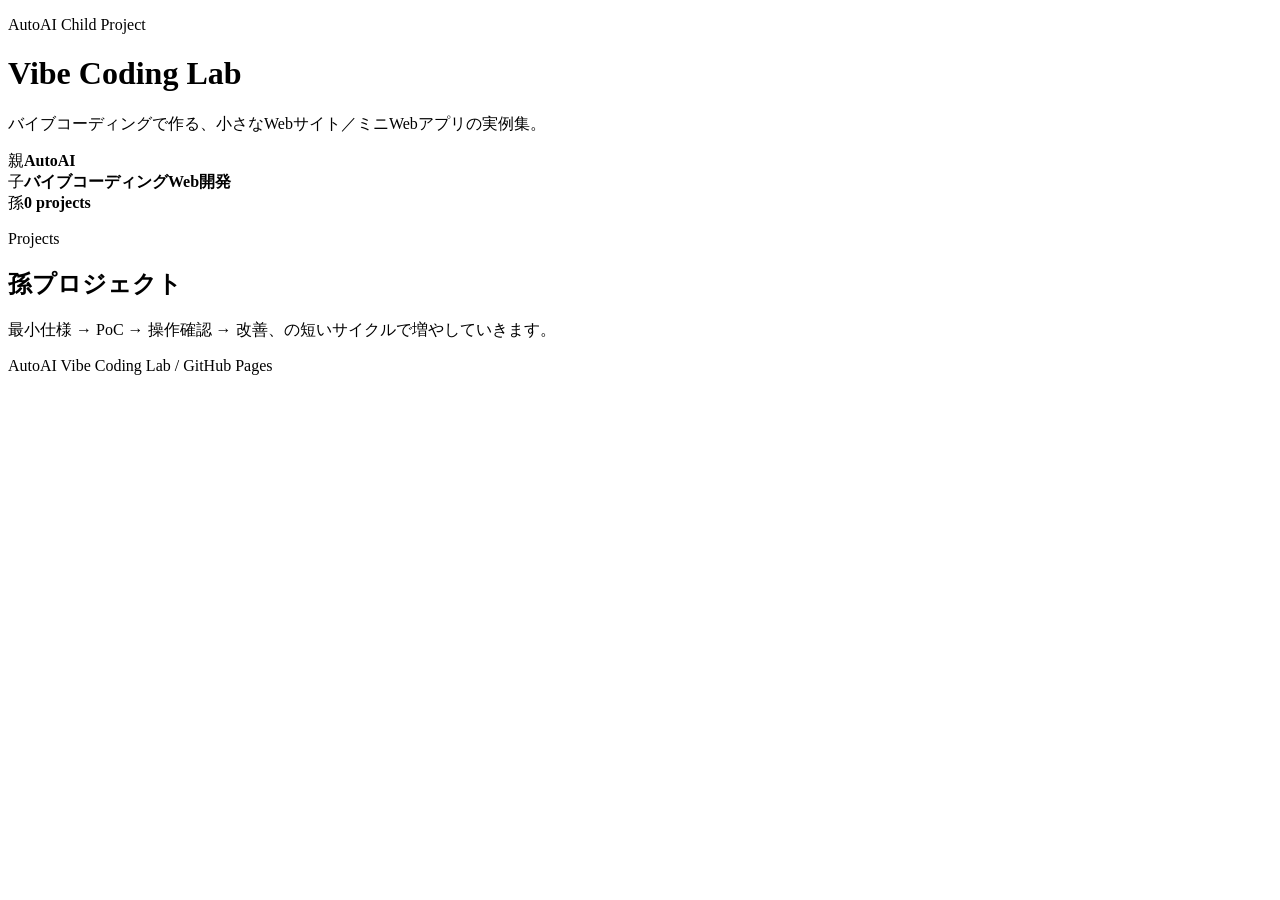
==== index.html @ 6737e101 "Initialize index.html" ====
<!doctype html>
<html lang="ja">
<head>
  <meta charset="utf-8">
  <meta name="viewport" content="width=device-width,initial-scale=1">
  <title>AutoAI Vibe Coding Lab</title>
  <link rel="stylesheet" href="styles.css">
</head>
<body>
  <header class="hero">
    <div>
      <p class="eyebrow">AutoAI Child Project</p>
      <h1>Vibe Coding Lab</h1>
      <p>バイブコーディングで作る、小さなWebサイト／ミニWebアプリの実例集。</p>
    </div>
  </header>

  <main>
    <section class="summary">
      <div class="card metric"><span>親</span><strong>AutoAI</strong></div>
      <div class="card metric"><span>子</span><strong>バイブコーディングWeb開発</strong></div>
      <div class="card metric"><span>孫</span><strong id="projectCount">0 projects</strong></div>
    </section>

    <section>
      <div class="section-head">
        <div>
          <p class="eyebrow">Projects</p>
          <h2>孫プロジェクト</h2>
        </div>
        <p>最小仕様 → PoC → 操作確認 → 改善、の短いサイクルで増やしていきます。</p>
      </div>
      <div id="projectGrid" class="project-grid"></div>
    </section>
  </main>

  <footer>
    <p>AutoAI Vibe Coding Lab / GitHub Pages</p>
  </footer>

  <script src="app.js"></script>
</body>
</html>
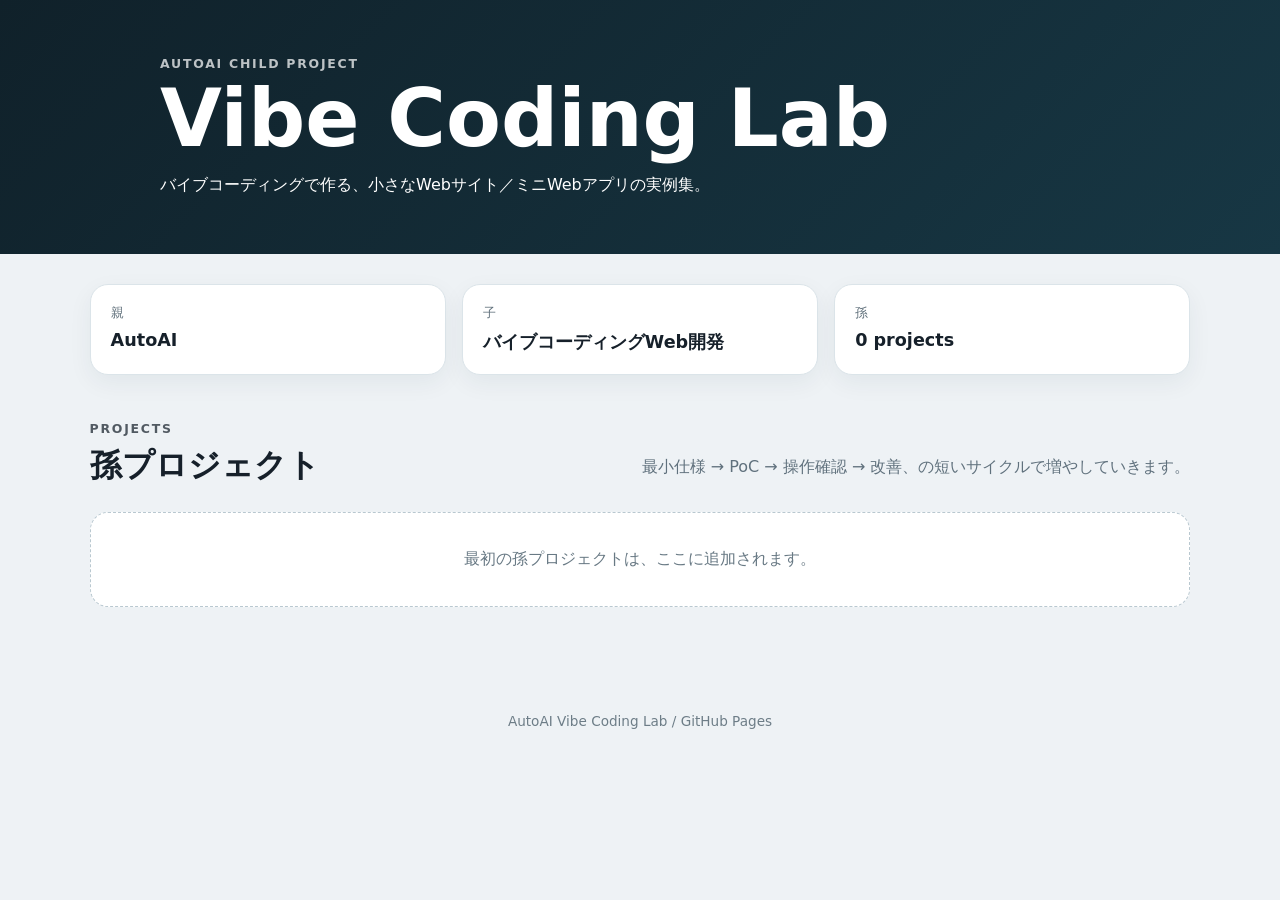
==== commit c85f5fb8: "Initialize AutoAI Vibe Coding Lab" ====
--- a/index.html
+++ b/index.html
@@ -34,10 +34,7 @@
     </section>
   </main>
 
-  <footer>
-    <p>AutoAI Vibe Coding Lab / GitHub Pages</p>
-  </footer>
-
+  <footer><p>AutoAI Vibe Coding Lab / GitHub Pages</p></footer>
   <script src="app.js"></script>
 </body>
 </html>
--- a/styles.css
+++ b/styles.css
@@ -0,0 +1,27 @@
+:root{font-family:Inter,system-ui,-apple-system,BlinkMacSystemFont,"Segoe UI",sans-serif;color:#16202a;background:#eef2f5}
+*{box-sizing:border-box}
+body{margin:0;min-height:100vh}
+.hero{padding:56px 7vw 42px;background:linear-gradient(135deg,#10212a,#173744);color:#fff}
+.hero div{max-width:960px;margin:auto}
+.eyebrow{margin:0 0 8px;font-size:.78rem;font-weight:800;letter-spacing:.14em;text-transform:uppercase;opacity:.72}
+h1{font-size:clamp(2.4rem,7vw,5rem);line-height:1;margin:.1em 0}
+h2{margin:.2em 0;font-size:2rem}
+main{width:min(1120px,86vw);margin:30px auto 64px}
+.summary,.project-grid{display:grid;grid-template-columns:repeat(auto-fit,minmax(220px,1fr));gap:16px}
+.card,.project-card{background:#fff;border:1px solid #dbe4e9;border-radius:18px;box-shadow:0 8px 24px rgba(25,50,65,.06)}
+.metric{padding:20px}
+.metric span{display:block;font-size:.8rem;color:#61717c;margin-bottom:8px}
+.metric strong{font-size:1.1rem}
+.section-head{display:flex;justify-content:space-between;align-items:end;gap:24px;margin:46px 0 18px}
+.section-head>p{max-width:560px;color:#60717d}
+.project-card{padding:22px;display:flex;flex-direction:column;gap:14px}
+.project-meta{display:flex;justify-content:space-between;gap:12px;color:#6d7d87;font-size:.85rem}
+.status{display:inline-flex;align-items:center;width:max-content;border-radius:999px;padding:5px 10px;background:#e9f8fb;color:#0e6874;font-size:.76rem;font-weight:800}
+.project-card h3{margin:0;font-size:1.25rem}
+.project-card p{margin:0;color:#5e6f79;line-height:1.65}
+.actions{display:flex;gap:10px;margin-top:auto;padding-top:8px}
+.actions a{text-decoration:none;border-radius:10px;padding:9px 12px;border:1px solid #cbd9df;color:#183544;font-weight:700;font-size:.88rem}
+.actions a.primary{background:#173744;color:#fff;border-color:#173744}
+.empty{grid-column:1/-1;padding:36px;text-align:center;background:#fff;border:1px dashed #b9c8d0;border-radius:18px;color:#687984}
+footer{text-align:center;padding:28px;color:#6d7d87;font-size:.85rem}
+@media(max-width:700px){.section-head{display:block}.hero{padding-top:42px}}
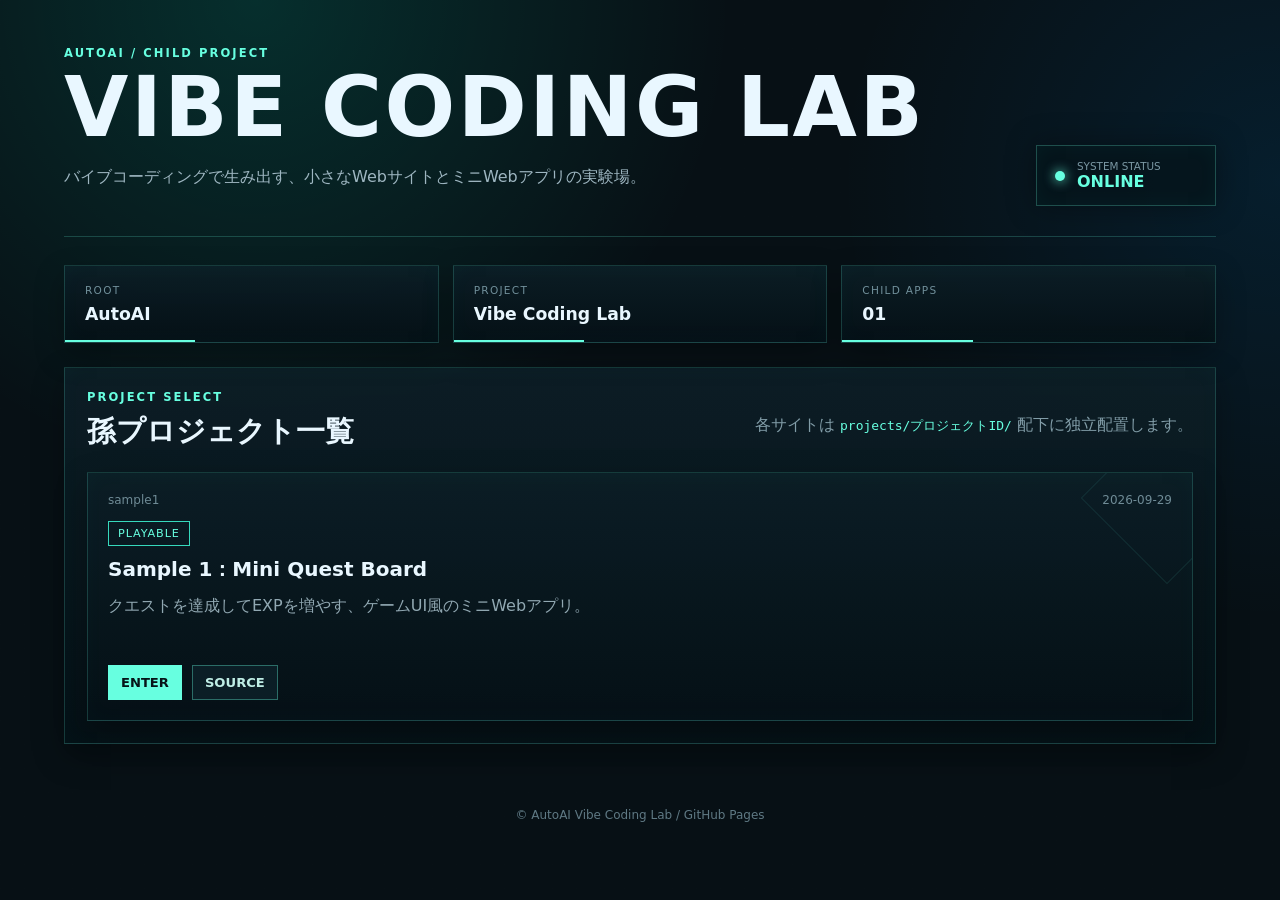
==== commit 347f72b2: "Add game-style project list and sample1" ====
--- a/index.html
+++ b/index.html
@@ -3,38 +3,46 @@
 <head>
   <meta charset="utf-8">
   <meta name="viewport" content="width=device-width,initial-scale=1">
-  <title>AutoAI Vibe Coding Lab</title>
+  <title>【AutoAI】Vibe Coding Lab</title>
   <link rel="stylesheet" href="styles.css">
 </head>
 <body>
-  <header class="hero">
+  <div class="scanline"></div>
+  <header class="topbar">
     <div>
-      <p class="eyebrow">AutoAI Child Project</p>
-      <h1>Vibe Coding Lab</h1>
-      <p>バイブコーディングで作る、小さなWebサイト／ミニWebアプリの実例集。</p>
+      <p class="eyebrow">AUTOAI / CHILD PROJECT</p>
+      <h1>VIBE CODING LAB</h1>
+      <p class="lead">バイブコーディングで生み出す、小さなWebサイトとミニWebアプリの実験場。</p>
+    </div>
+    <div class="system-panel">
+      <span class="lamp"></span>
+      <div>
+        <small>SYSTEM STATUS</small>
+        <strong>ONLINE</strong>
+      </div>
     </div>
   </header>
 
   <main>
-    <section class="summary">
-      <div class="card metric"><span>親</span><strong>AutoAI</strong></div>
-      <div class="card metric"><span>子</span><strong>バイブコーディングWeb開発</strong></div>
-      <div class="card metric"><span>孫</span><strong id="projectCount">0 projects</strong></div>
+    <section class="hud-grid">
+      <article class="hud-card"><span>ROOT</span><strong>AutoAI</strong></article>
+      <article class="hud-card"><span>PROJECT</span><strong>Vibe Coding Lab</strong></article>
+      <article class="hud-card"><span>CHILD APPS</span><strong id="projectCount">0</strong></article>
     </section>
 
-    <section>
-      <div class="section-head">
+    <section class="mission-panel">
+      <div class="panel-title">
         <div>
-          <p class="eyebrow">Projects</p>
-          <h2>孫プロジェクト</h2>
+          <p class="eyebrow">PROJECT SELECT</p>
+          <h2>孫プロジェクト一覧</h2>
         </div>
-        <p>最小仕様 → PoC → 操作確認 → 改善、の短いサイクルで増やしていきます。</p>
+        <p>各サイトは <code>projects/プロジェクトID/</code> 配下に独立配置します。</p>
       </div>
       <div id="projectGrid" class="project-grid"></div>
     </section>
   </main>
 
-  <footer><p>AutoAI Vibe Coding Lab / GitHub Pages</p></footer>
+  <footer>© AutoAI Vibe Coding Lab / GitHub Pages</footer>
   <script src="app.js"></script>
 </body>
 </html>
--- a/styles.css
+++ b/styles.css
@@ -1,27 +1,78 @@
-:root{font-family:Inter,system-ui,-apple-system,BlinkMacSystemFont,"Segoe UI",sans-serif;color:#16202a;background:#eef2f5}
+:root{
+  font-family:Inter,system-ui,-apple-system,BlinkMacSystemFont,"Segoe UI",sans-serif;
+  color:#e9f7ff;background:#071015;
+}
 *{box-sizing:border-box}
-body{margin:0;min-height:100vh}
-.hero{padding:56px 7vw 42px;background:linear-gradient(135deg,#10212a,#173744);color:#fff}
-.hero div{max-width:960px;margin:auto}
-.eyebrow{margin:0 0 8px;font-size:.78rem;font-weight:800;letter-spacing:.14em;text-transform:uppercase;opacity:.72}
-h1{font-size:clamp(2.4rem,7vw,5rem);line-height:1;margin:.1em 0}
-h2{margin:.2em 0;font-size:2rem}
-main{width:min(1120px,86vw);margin:30px auto 64px}
-.summary,.project-grid{display:grid;grid-template-columns:repeat(auto-fit,minmax(220px,1fr));gap:16px}
-.card,.project-card{background:#fff;border:1px solid #dbe4e9;border-radius:18px;box-shadow:0 8px 24px rgba(25,50,65,.06)}
-.metric{padding:20px}
-.metric span{display:block;font-size:.8rem;color:#61717c;margin-bottom:8px}
-.metric strong{font-size:1.1rem}
-.section-head{display:flex;justify-content:space-between;align-items:end;gap:24px;margin:46px 0 18px}
-.section-head>p{max-width:560px;color:#60717d}
-.project-card{padding:22px;display:flex;flex-direction:column;gap:14px}
-.project-meta{display:flex;justify-content:space-between;gap:12px;color:#6d7d87;font-size:.85rem}
-.status{display:inline-flex;align-items:center;width:max-content;border-radius:999px;padding:5px 10px;background:#e9f8fb;color:#0e6874;font-size:.76rem;font-weight:800}
-.project-card h3{margin:0;font-size:1.25rem}
-.project-card p{margin:0;color:#5e6f79;line-height:1.65}
-.actions{display:flex;gap:10px;margin-top:auto;padding-top:8px}
-.actions a{text-decoration:none;border-radius:10px;padding:9px 12px;border:1px solid #cbd9df;color:#183544;font-weight:700;font-size:.88rem}
-.actions a.primary{background:#173744;color:#fff;border-color:#173744}
-.empty{grid-column:1/-1;padding:36px;text-align:center;background:#fff;border:1px dashed #b9c8d0;border-radius:18px;color:#687984}
-footer{text-align:center;padding:28px;color:#6d7d87;font-size:.85rem}
-@media(max-width:700px){.section-head{display:block}.hero{padding-top:42px}}
+body{
+  margin:0;min-height:100vh;
+  background:
+    radial-gradient(circle at 20% 0%,rgba(0,255,208,.13),transparent 35%),
+    radial-gradient(circle at 100% 20%,rgba(0,153,255,.1),transparent 30%),
+    #071015;
+}
+body:before{
+  content:"";position:fixed;inset:0;pointer-events:none;opacity:.24;
+  background-image:linear-gradient(rgba(255,255,255,.025) 1px,transparent 1px),linear-gradient(90deg,rgba(255,255,255,.025) 1px,transparent 1px);
+  background-size:24px 24px;
+}
+.scanline{
+  position:fixed;left:0;right:0;top:-30%;height:30%;
+  background:linear-gradient(transparent,rgba(75,255,222,.025),transparent);
+  animation:scan 8s linear infinite;pointer-events:none;z-index:5;
+}
+@keyframes scan{to{top:110%}}
+.topbar{
+  width:min(1180px,90vw);margin:0 auto;padding:46px 0 30px;
+  display:flex;justify-content:space-between;gap:24px;align-items:end;
+  border-bottom:1px solid rgba(100,255,224,.2);
+}
+.eyebrow{margin:0 0 8px;font-size:.72rem;letter-spacing:.18em;font-weight:800;color:#67ffe0}
+h1{margin:0;font-size:clamp(2.3rem,7vw,5.2rem);line-height:.95;letter-spacing:.03em}
+.lead{color:#9eb6c1;max-width:720px;line-height:1.7}
+.system-panel{
+  min-width:180px;padding:14px 18px;border:1px solid rgba(103,255,224,.25);
+  background:rgba(4,19,26,.75);display:flex;gap:12px;align-items:center;
+  box-shadow:inset 0 0 20px rgba(0,255,208,.04),0 0 30px rgba(0,0,0,.35);
+}
+.system-panel small{display:block;color:#7b98a4;font-size:.65rem}
+.system-panel strong{color:#67ffe0}
+.lamp{width:10px;height:10px;border-radius:50%;background:#67ffe0;box-shadow:0 0 12px #67ffe0}
+main{width:min(1180px,90vw);margin:28px auto 64px}
+.hud-grid{display:grid;grid-template-columns:repeat(3,1fr);gap:14px}
+.hud-card,.project-card,.mission-panel{
+  border:1px solid rgba(103,255,224,.18);
+  background:linear-gradient(180deg,rgba(12,30,38,.92),rgba(5,16,22,.95));
+  box-shadow:inset 0 0 22px rgba(53,255,215,.025),0 12px 30px rgba(0,0,0,.28);
+}
+.hud-card{padding:18px 20px;position:relative;overflow:hidden}
+.hud-card:after{content:"";position:absolute;left:0;bottom:0;width:35%;height:2px;background:#67ffe0}
+.hud-card span{display:block;color:#71909b;font-size:.66rem;letter-spacing:.12em;margin-bottom:8px}
+.hud-card strong{font-size:1.08rem}
+.mission-panel{margin-top:24px;padding:22px}
+.panel-title{display:flex;justify-content:space-between;align-items:end;gap:24px;margin-bottom:20px}
+.panel-title h2{margin:0;font-size:1.8rem}
+.panel-title>p{color:#819ca7;max-width:540px}
+code{color:#67ffe0}
+.project-grid{display:grid;grid-template-columns:repeat(auto-fit,minmax(260px,1fr));gap:16px}
+.project-card{padding:20px;position:relative;overflow:hidden;transition:.2s}
+.project-card:hover{transform:translateY(-3px);border-color:rgba(103,255,224,.55)}
+.project-card:before{
+  content:"";position:absolute;right:-36px;top:-36px;width:120px;height:120px;border:1px solid rgba(103,255,224,.09);transform:rotate(45deg)
+}
+.project-meta{display:flex;justify-content:space-between;color:#6f8b96;font-size:.75rem}
+.status{display:inline-block;margin:14px 0 10px;padding:5px 9px;border:1px solid #36d9bd;color:#67ffe0;font-size:.7rem;letter-spacing:.08em}
+.project-card h3{margin:0 0 10px;font-size:1.25rem}
+.project-card p{margin:0;color:#91a8b2;line-height:1.65;min-height:54px}
+.actions{display:flex;gap:10px;margin-top:18px}
+.actions a{
+  text-decoration:none;padding:9px 12px;font-size:.82rem;font-weight:800;
+  border:1px solid rgba(103,255,224,.35);color:#bfeee6;background:#0b1e26;
+}
+.actions a.primary{color:#061418;background:#67ffe0;border-color:#67ffe0}
+footer{text-align:center;color:#5f7984;padding:0 0 28px;font-size:.75rem}
+.empty{padding:32px;border:1px dashed rgba(103,255,224,.2);color:#7894a0}
+@media(max-width:760px){
+  .topbar,.panel-title{display:block}
+  .system-panel{margin-top:20px;width:max-content}
+  .hud-grid{grid-template-columns:1fr}
+}
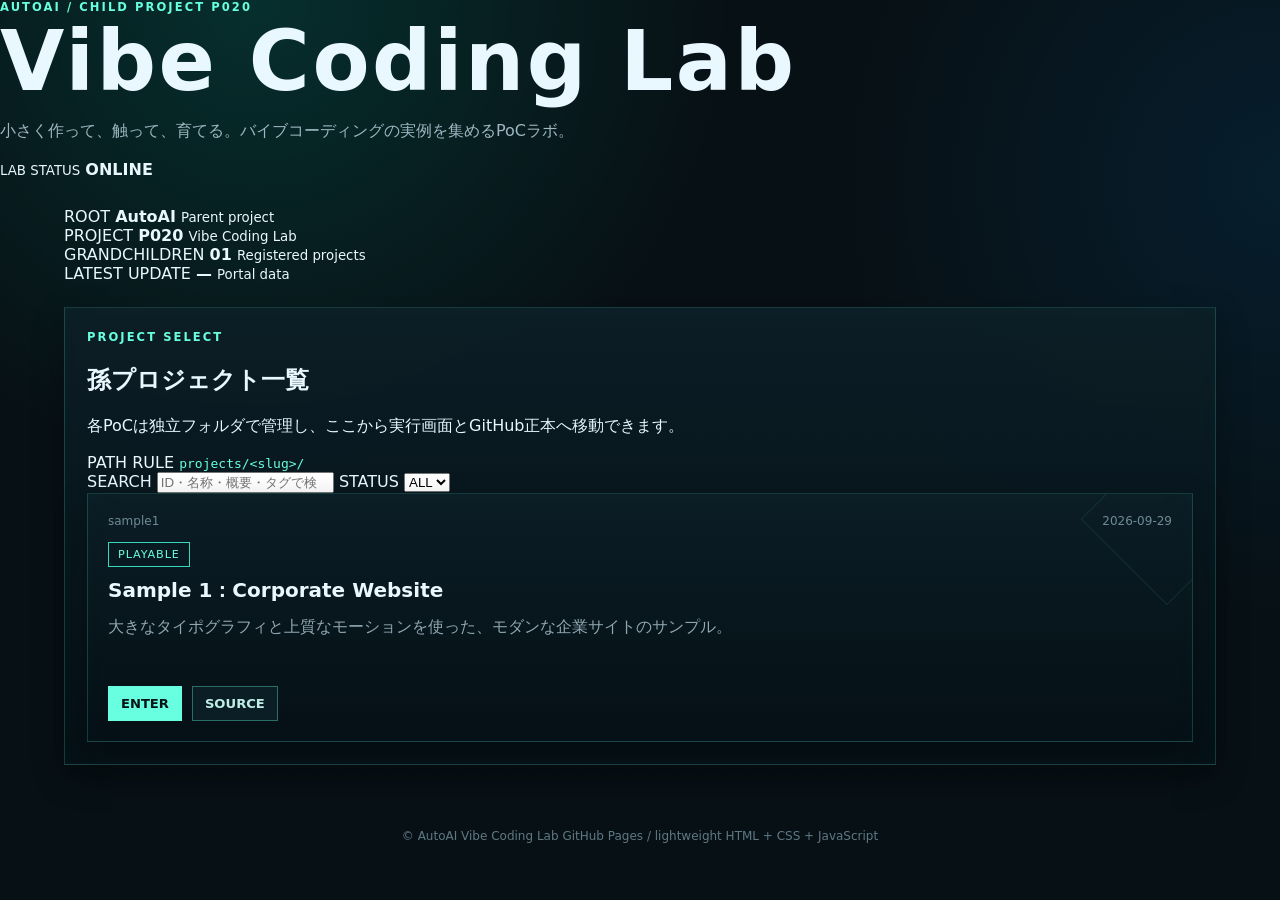
==== commit 51f8dc82: "VCL-003: refine Vibe Coding Lab portal layout" ====
--- a/index.html
+++ b/index.html
@@ -3,46 +3,87 @@
 <head>
   <meta charset="utf-8">
   <meta name="viewport" content="width=device-width,initial-scale=1">
+  <meta name="description" content="AutoAI Vibe Coding Lab - バイブコーディングで作る小規模Webサイト／ミニWebアプリのPoCポータル">
   <title>【AutoAI】Vibe Coding Lab</title>
   <link rel="stylesheet" href="styles.css">
 </head>
 <body>
-  <div class="scanline"></div>
-  <header class="topbar">
-    <div>
-      <p class="eyebrow">AUTOAI / CHILD PROJECT</p>
-      <h1>VIBE CODING LAB</h1>
-      <p class="lead">バイブコーディングで生み出す、小さなWebサイトとミニWebアプリの実験場。</p>
-    </div>
-    <div class="system-panel">
-      <span class="lamp"></span>
+  <header class="lab-header">
+    <div class="lab-header__inner">
       <div>
-        <small>SYSTEM STATUS</small>
-        <strong>ONLINE</strong>
+        <p class="eyebrow">AUTOAI / CHILD PROJECT P020</p>
+        <h1>Vibe Coding Lab</h1>
+        <p class="lead">小さく作って、触って、育てる。バイブコーディングの実例を集めるPoCラボ。</p>
+      </div>
+      <div class="system-chip" aria-label="Lab status">
+        <span class="system-chip__lamp" aria-hidden="true"></span>
+        <span>
+          <small>LAB STATUS</small>
+          <strong>ONLINE</strong>
+        </span>
       </div>
     </div>
   </header>
 
-  <main>
-    <section class="hud-grid">
-      <article class="hud-card"><span>ROOT</span><strong>AutoAI</strong></article>
-      <article class="hud-card"><span>PROJECT</span><strong>Vibe Coding Lab</strong></article>
-      <article class="hud-card"><span>CHILD APPS</span><strong id="projectCount">0</strong></article>
+  <main class="lab-main">
+    <section class="status-grid" aria-label="Lab summary">
+      <article class="status-card">
+        <span>ROOT</span>
+        <strong>AutoAI</strong>
+        <small>Parent project</small>
+      </article>
+      <article class="status-card">
+        <span>PROJECT</span>
+        <strong>P020</strong>
+        <small>Vibe Coding Lab</small>
+      </article>
+      <article class="status-card">
+        <span>GRANDCHILDREN</span>
+        <strong id="projectCount">00</strong>
+        <small>Registered projects</small>
+      </article>
+      <article class="status-card">
+        <span>LATEST UPDATE</span>
+        <strong id="latestUpdate">—</strong>
+        <small>Portal data</small>
+      </article>
     </section>
 
-    <section class="mission-panel">
-      <div class="panel-title">
+    <section class="mission-panel" aria-labelledby="projectsTitle">
+      <div class="panel-heading">
         <div>
           <p class="eyebrow">PROJECT SELECT</p>
-          <h2>孫プロジェクト一覧</h2>
+          <h2 id="projectsTitle">孫プロジェクト一覧</h2>
+          <p class="panel-description">各PoCは独立フォルダで管理し、ここから実行画面とGitHub正本へ移動できます。</p>
         </div>
-        <p>各サイトは <code>projects/プロジェクトID/</code> 配下に独立配置します。</p>
+        <div class="panel-rule">
+          <span>PATH RULE</span>
+          <code>projects/&lt;slug&gt;/</code>
+        </div>
       </div>
-      <div id="projectGrid" class="project-grid"></div>
+
+      <div class="project-tools" aria-label="Project filters">
+        <label class="search-box">
+          <span>SEARCH</span>
+          <input id="projectSearch" type="search" placeholder="ID・名称・概要・タグで検索" autocomplete="off">
+        </label>
+        <label class="filter-box">
+          <span>STATUS</span>
+          <select id="statusFilter">
+            <option value="">ALL</option>
+          </select>
+        </label>
+      </div>
+
+      <div id="projectGrid" class="project-grid" aria-live="polite"></div>
     </section>
   </main>
 
-  <footer>© AutoAI Vibe Coding Lab / GitHub Pages</footer>
+  <footer>
+    <span>© AutoAI Vibe Coding Lab</span>
+    <span>GitHub Pages / lightweight HTML + CSS + JavaScript</span>
+  </footer>
+
   <script src="app.js"></script>
 </body>
 </html>
